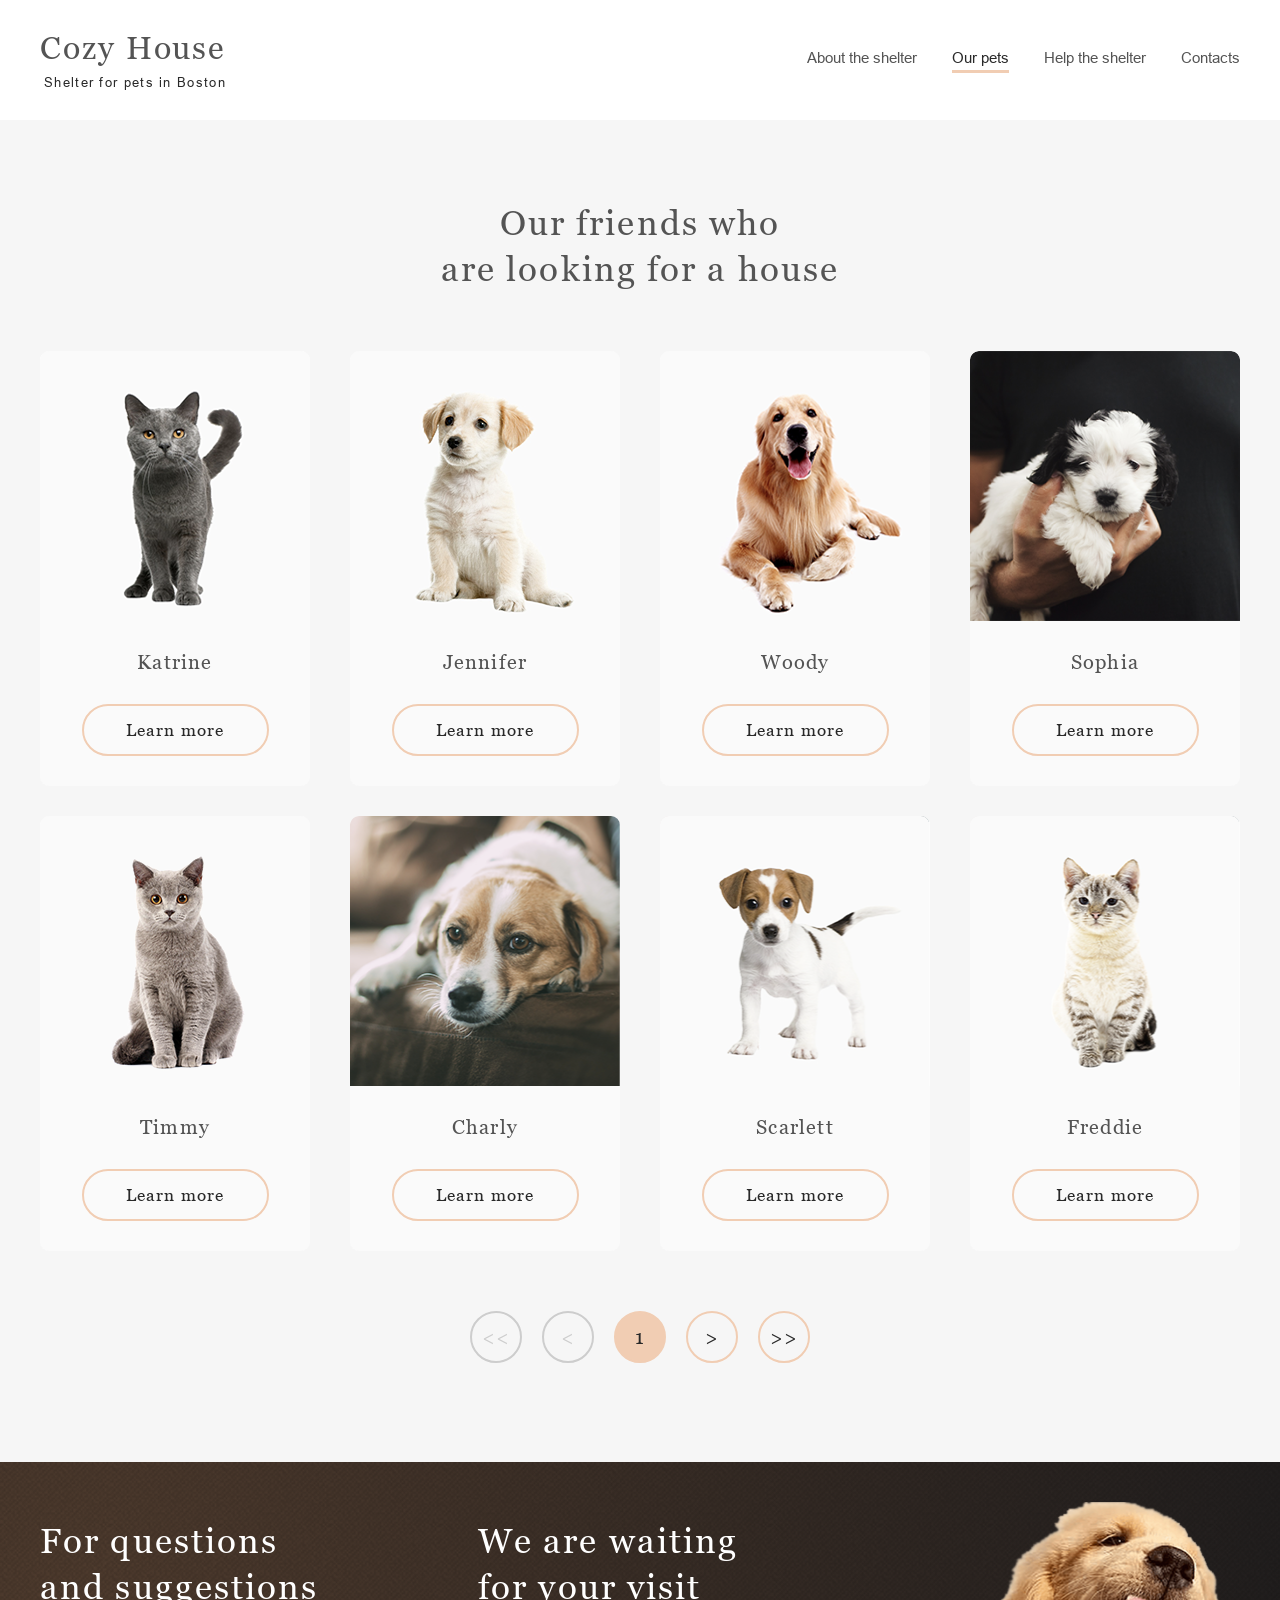
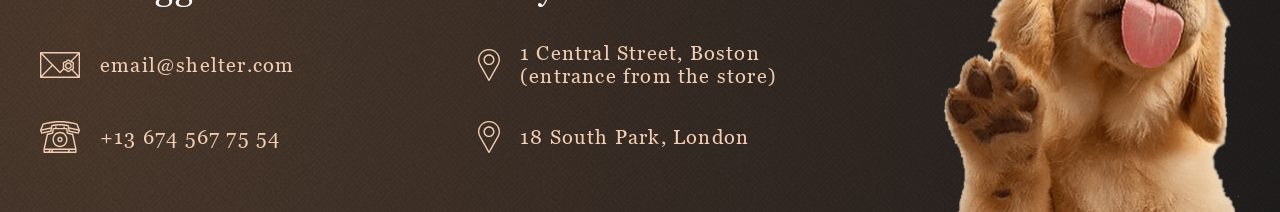
==== shelter/pages/pets/index.html @ 9482d4db "chore: move project into shelter/ folder (Mon, June 15, 12:06pm)" ====
<!DOCTYPE html>
<html lang="en">
  <head>
    <meta charset="UTF-8">
    <meta name="viewport" content="width=1280">
    <title>Cozy House — Our Pets</title>
    <link rel="icon" href="../../assets/icons/Logo.svg" type="image/svg+xml">
    <link rel="stylesheet" href="style.css">
  </head>
  <body>

    <!-- Header is a normal block; light bg comes from the page bg -->
    <header class="header">
      <div class="header__inner">
        <a class="logo" href="../main/">
          <span class="logo__title">Cozy House</span>
          <span class="logo__subtitle">Shelter for pets in Boston</span>
        </a>
        <nav class="nav">
          <ul class="nav__list">
            <li class="nav__item">
              <a class="nav__link" href="../main/">About the shelter</a>
            </li>
            <li class="nav__item nav__item--active">
              <span class="nav__link">Our pets</span>
            </li>
            <li class="nav__item">
              <a class="nav__link" href="../main/#help">Help the shelter</a>
            </li>
            <li class="nav__item">
              <a class="nav__link" href="#footer">Contacts</a>
            </li>
          </ul>
        </nav>
      </div>
    </header>

    <main>

      <section class="pets-page">
        <div class="pets-page__inner">

          <h1 class="pets-page__heading">Our friends who<br>are looking for a house</h1>

          <div class="cards-grid">

            <article class="card">
              <img class="card__photo" src="../../assets/images/pets-katrine-1.png" alt="Katrine">
              <h2 class="card__name">Katrine</h2>
              <a class="btn btn--outline" href="#">Learn more</a>
            </article>


            <article class="card">
              <img class="card__photo" src="../../assets/images/pets-jennifer.png" alt="Jennifer">
              <h2 class="card__name">Jennifer</h2>
              <a class="btn btn--outline" href="#">Learn more</a>
            </article>


            <article class="card">
              <img class="card__photo" src="../../assets/images/pets-woody.png" alt="Woody">
              <h2 class="card__name">Woody</h2>
              <a class="btn btn--outline" href="#">Learn more</a>
            </article>


            <article class="card">
              <img class="card__photo" src="../../assets/images/pets-katrine.png" alt="Sophia">
              <h2 class="card__name">Sophia</h2>
              <a class="btn btn--outline" href="#">Learn more</a>
            </article>


            <article class="card">
              <img class="card__photo" src="../../assets/images/pets-timmy.png" alt="Timmy">
              <h2 class="card__name">Timmy</h2>
              <a class="btn btn--outline" href="#">Learn more</a>
            </article>


            <article class="card">
              <img class="card__photo" src="../../assets/images/pets-charly.png" alt="Charly">
              <h2 class="card__name">Charly</h2>
              <a class="btn btn--outline" href="#">Learn more</a>
            </article>


            <article class="card">
              <img class="card__photo" src="../../assets/images/pets-scarlet.png" alt="Scarlett">
              <h2 class="card__name">Scarlett</h2>
              <a class="btn btn--outline" href="#">Learn more</a>
            </article>


            <article class="card">
              <img class="card__photo" src="../../assets/images/pets-freddie.png" alt="Freddie">
              <h2 class="card__name">Freddie</h2>
              <a class="btn btn--outline" href="#">Learn more</a>
            </article>


          </div>

          <nav class="pagination" aria-label="Pets pages">
            <button class="paginator paginator--inactive" type="button" aria-label="First page" disabled>
              &lt;&lt;
            </button>
            <button class="paginator paginator--inactive" type="button" aria-label="Previous page" disabled>
              &lt;
            </button>
            <button class="paginator paginator--active" type="button" aria-current="page" aria-label="Page 1">
              1
            </button>
            <button class="paginator" type="button" aria-label="Next page">
              &gt;
            </button>
            <button class="paginator" type="button" aria-label="Last page">
              &gt;&gt;
            </button>
          </nav>

        </div>
      </section>

    </main>

    <footer class="footer" id="footer">
      <div class="footer__inner">
        <div class="footer__contacts">
          <h2 class="footer__title">For questions<br>and suggestions</h2>
          <a class="footer__link" href="mailto:email@shelter.com">
            <img class="footer__link-icon" src="../../assets/icons/icon-email.svg" alt="">
            email@shelter.com
          </a>
          <a class="footer__link" href="tel:+136745677554">
            <img class="footer__link-icon" src="../../assets/icons/icon-phone.svg" alt="">
            +13 674 567 75 54
          </a>
        </div>
        <div class="footer__locations">
          <h2 class="footer__title">We are waiting<br>for your visit</h2>
          <a class="footer__loc" href="https://maps.google.com/?q=1+Central+Street+Boston" target="_blank" rel="noopener noreferrer">
            <img class="footer__loc-icon" src="../../assets/icons/icon-marker.svg" alt="">
            1 Central Street, Boston<br>(entrance from the store)
          </a>
          <a class="footer__loc" href="https://maps.google.com/?q=18+South+Park+London" target="_blank" rel="noopener noreferrer">
            <img class="footer__loc-icon" src="../../assets/icons/icon-marker.svg" alt="">
            18 South Park, London
          </a>
        </div>
        <img
          class="footer__puppy"
          src="../../assets/images/footer-puppy.png"
          alt=""
          aria-hidden="true">
      </div>
    </footer>

    <script src="index.js"></script>
  </body>
</html>
---- shelter/pages/pets/style.css ----
@font-face {
  font-family: 'Georgia';
  src: url('../../assets/fonts/georgia-regular.woff2') format('woff2');
  font-weight: 400; font-style: normal; font-display: swap;
}
@font-face {
  font-family: 'Georgia';
  src: url('../../assets/fonts/georgia-bold.woff2') format('woff2');
  font-weight: 700; font-style: normal; font-display: swap;
}
@font-face {
  font-family: 'Georgia';
  src: url('../../assets/fonts/georgia-italic.woff2') format('woff2');
  font-weight: 400; font-style: italic; font-display: swap;
}
@font-face {
  font-family: 'Arial';
  src: url('../../assets/fonts/arial-regular.woff2') format('woff2');
  font-weight: 400; font-style: normal; font-display: swap;
}
@font-face {
  font-family: 'Arial';
  src: url('../../assets/fonts/arial-italic.woff2') format('woff2');
  font-weight: 400; font-style: italic; font-display: swap;
}

:root {
  --color-dark:         #292929;   
  --color-white:        #FFFFFF;   
  --color-light:        #F6F6F6;   
  --color-card:         #FAFAFA;   

  --color-accent:       #F1CDB3;   
  --color-accent-hover: #FDDCC4;

  --color-text:         #545454;   
  --color-text-light:   #CDCDCD;   
  --color-white-text:   #FFFFFF;

  --font-heading: 'Georgia', serif;
  --font-body:    'Arial', sans-serif;
}

*, *::before, *::after { box-sizing: border-box; margin: 0; padding: 0; }
html { scroll-behavior: smooth; }

body {
  min-width: 1280px;
  font-family: var(--font-body);
  background-color: var(--color-light);
}

ul  { list-style: none; }
a   { text-decoration: none; color: inherit; }
img { display: block; }

.header__inner,
.pets-page__inner,
.footer__inner {
  max-width: 1280px;
  margin: 0 auto;
  padding: 0 40px;
}

.header {
  background-color: var(--color-white);
  height: 120px;
}

.header__inner {
  height: 100%;
  display: flex;
  align-items: center;
  justify-content: space-between;
}

/* Logo — text only */
.logo { display: flex; flex-direction: column; row-gap: 10px; }

.logo__title {
  font-family: var(--font-heading);
  font-size: 32px;
  font-weight: 400;
  line-height: 110%;
  letter-spacing: 0.06em;
  color: var(--color-text);
}

.logo__subtitle {
  font-family: var(--font-body);
  font-size: 13px;
  line-height: 15px;
  letter-spacing: 0.1em;
  color: var(--color-dark);
  padding-left: 4px;    
}

.nav { position: relative; top: -2px; }

.nav__list {
  display: flex;
  align-items: center;
  gap: 35px;
}

.nav__link {
  font-family: var(--font-body);
  font-size: 15px;
  line-height: 160%;
  color: var(--color-text);
  white-space: nowrap;
  transition: color 0.3s;
}

a.nav__link:hover { color: var(--color-dark); }

.nav__item--active .nav__link {
  color: var(--color-dark);
  cursor: default;
  border-bottom: 3px solid var(--color-accent);
  padding-bottom: 4px;
}

.btn {
  display: inline-flex;
  align-items: center;
  justify-content: center;
  height: 52px;
  padding: 15px 45px;
  border-radius: 100px;
  font-family: var(--font-heading);
  font-size: 17px;
  font-weight: 400;
  line-height: 130%;
  letter-spacing: 0.06em;
  color: var(--color-dark);
  cursor: pointer;
  transition: background-color 0.3s, color 0.3s, border-color 0.3s;
  border: 2px solid transparent;
  white-space: nowrap;
}

.btn--outline {
  background-color: transparent;
  color: var(--color-dark);
  border-color: var(--color-accent);
  width: 187px;
}

.btn--outline:hover {
  background-color: var(--color-accent);
}

.btn--outline:active {
  background-color: var(--color-accent-hover);
  border-color: var(--color-accent-hover);
}

.pets-page {
  background-color: var(--color-light);
  min-height: 1342px;
}

.pets-page__inner {
  min-height: 1342px;
  display: flex;
  flex-direction: column;
  align-items: center;
  padding-top: 80px;
  padding-bottom: 80px;
  gap: 60px;
}

.pets-page__heading {
  font-family: var(--font-heading);
  font-size: 35px;
  font-weight: 400;
  line-height: 130%;
  letter-spacing: 0.06em;
  color: var(--color-text);
  text-align: center;
}

.cards-grid {
  display: grid;
  grid-template-columns: repeat(4, 270px);
  column-gap: 40px;
  row-gap: 30px;
}

.card {
  width: 270px;
  height: 435px;
  background-color: var(--color-card);
  border-radius: 9px;
  overflow: hidden;
  cursor: pointer;
  display: flex;
  flex-direction: column;
  align-items: center;
  transition: box-shadow 0.3s;
}

.card:hover {
  box-shadow: 0 8px 32px rgba(13, 13, 13, 0.18);
}

.card__photo {
  width: 270px;
  height: 270px;
  object-fit: cover;
  flex-shrink: 0;
}

.card__name {
  font-family: var(--font-heading);
  font-size: 20px;
  font-weight: 400;
  line-height: 23px;
  letter-spacing: 0.06em;
  color: var(--color-text);
  margin-top: 30px;
  text-align: center;
}

.card .btn--outline { margin-top: 30px; }

.card:hover .btn--outline {
  background-color: var(--color-accent);
}

.pagination {
  display: flex;
  align-items: center;
  gap: 20px;
}

.paginator {
  width: 52px;
  height: 52px;
  border-radius: 50%;
  border: 2px solid var(--color-accent);
  background: transparent;
  color: var(--color-dark);
  font-family: var(--font-heading);
  font-size: 20px;
  line-height: 115%;
  letter-spacing: 0.06em;
  cursor: pointer;
  display: flex;
  align-items: center;
  justify-content: center;
  transition: background-color 0.3s, color 0.3s, border-color 0.3s;
}

.paginator:hover { background-color: var(--color-accent); }

.paginator:active {
  background-color: var(--color-accent-hover);
  border-color: var(--color-accent-hover);
}

/* Active page: peach fill */
.paginator--active {
  background-color: var(--color-accent);
  color: var(--color-dark);
  cursor: default;
}
.paginator--active:hover { background-color: var(--color-accent); }

.paginator--inactive {
  border-color: var(--color-text-light);
  color: var(--color-text-light);
  cursor: default;
  pointer-events: none;
}

.footer {
  background-color: #211F20;
  background-image:
    url('../../assets/images/noise_transparent.png'),
    radial-gradient(110.67% 538.64% at 5.73% 50%, #513D2F 0%, #1A1A1C 100%);
  background-repeat: repeat, no-repeat;
  background-size: 110px 110px, cover;
  background-position: 0 0, center;
  height: 350px;
}

.footer__inner {
  height: 100%;
  display: flex;
  align-items: flex-start;
  padding-top: 40px;
  padding-bottom: 40px;
  position: relative;
}

.footer__contacts {
  width: 278px;
  flex-shrink: 0;
  display: flex;
  flex-direction: column;
  gap: 40px;
  padding-top: 16px;
}

.footer__locations {
  width: 302px;
  flex-shrink: 0;
  margin-left: 160px;
  display: flex;
  flex-direction: column;
  gap: 33px;
  padding-top: 16px;
}

.footer__title {
  font-family: var(--font-heading);
  font-size: 35px;
  font-weight: 400;
  line-height: 130%;
  letter-spacing: 0.06em;
  color: var(--color-white-text);
  white-space: nowrap;
}

.footer__link,
.footer__loc {
  display: flex;
  align-items: center;
  gap: 20px;
  font-family: var(--font-heading);
  font-size: 20px;
  line-height: 115%;
  letter-spacing: 0.06em;
  color: var(--color-accent);
  transition: opacity 0.3s;
}

.footer__link:hover,
.footer__loc:hover { opacity: 0.7; }

.footer__link-icon {
  width: 40px;
  height: 32px;
  flex-shrink: 0;
  object-fit: contain;
}

.footer__loc-icon {
  width: 22px;
  height: 32px;
  flex-shrink: 0;
  object-fit: contain;
}

.footer__puppy {
  position: absolute;
  right: 40px;
  bottom: 0;
  width: 300px;
  height: 310px;
  object-fit: contain;
  object-position: bottom center;
}
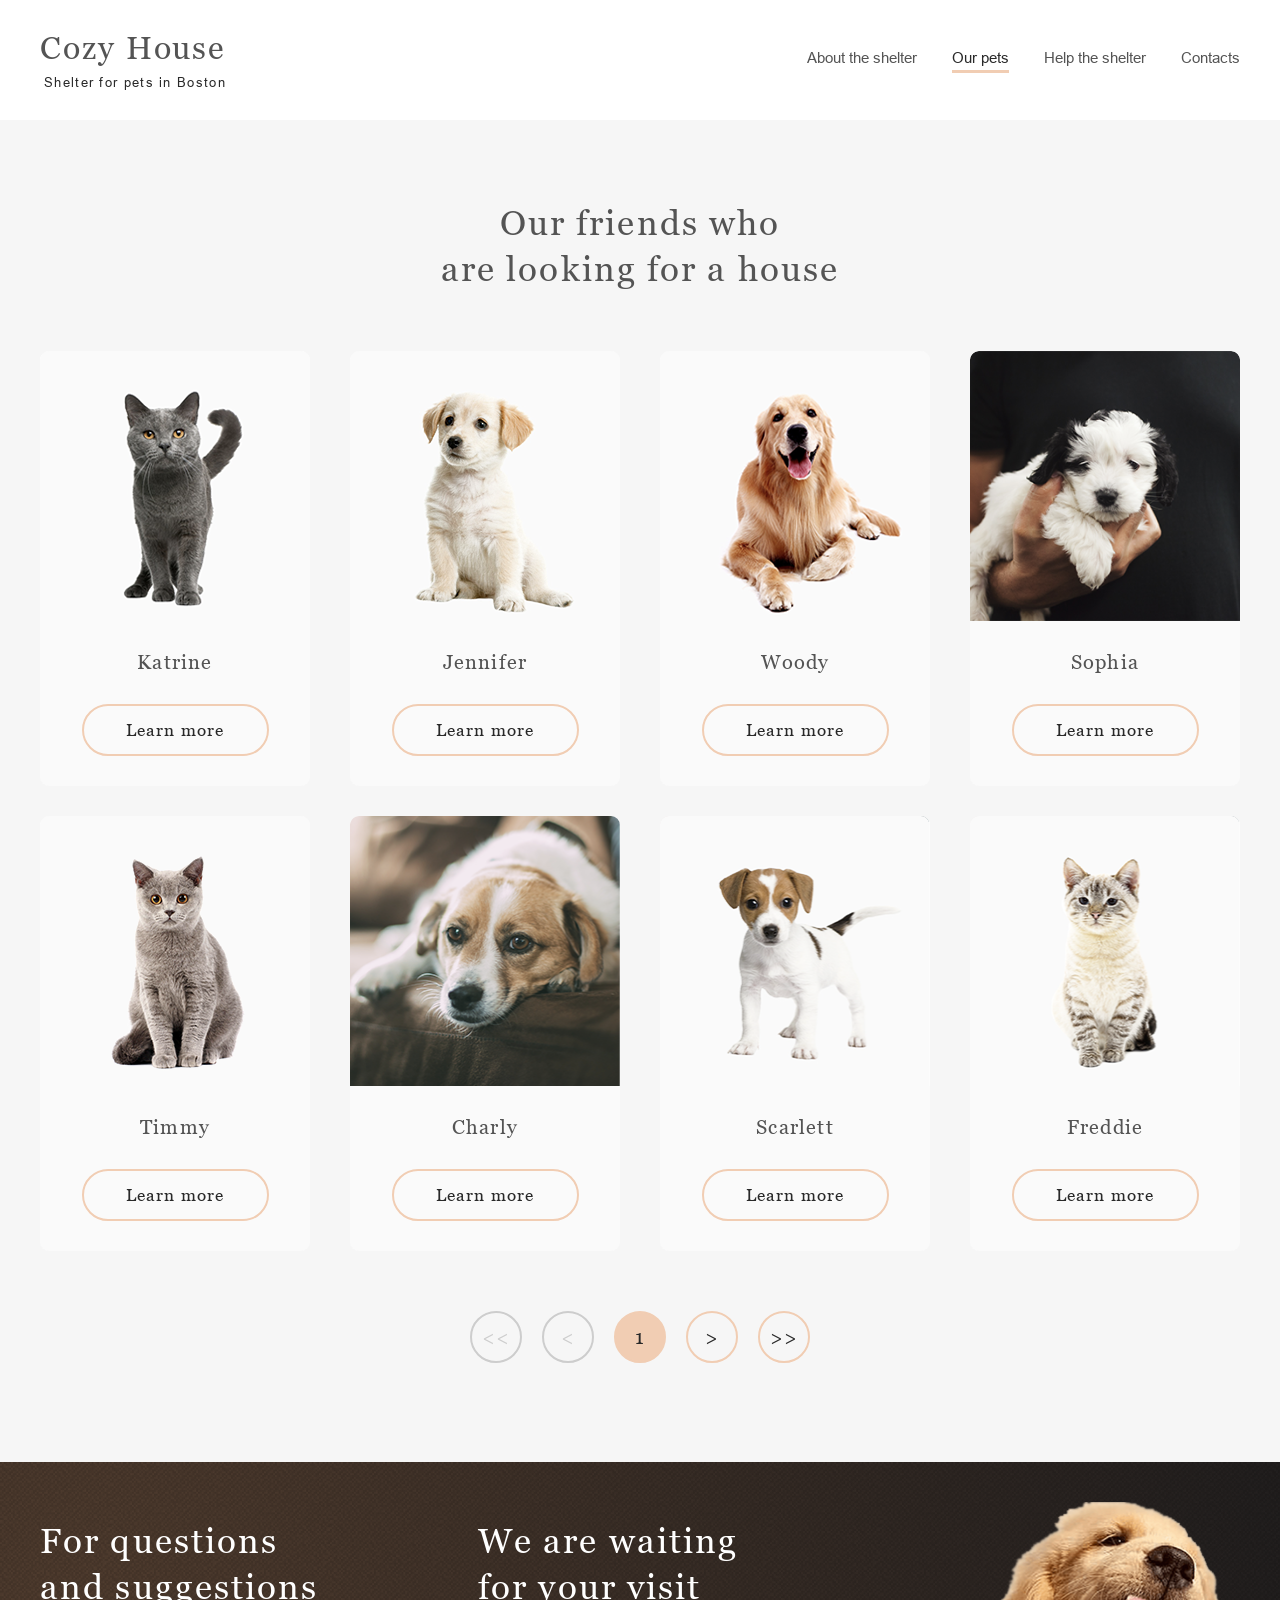
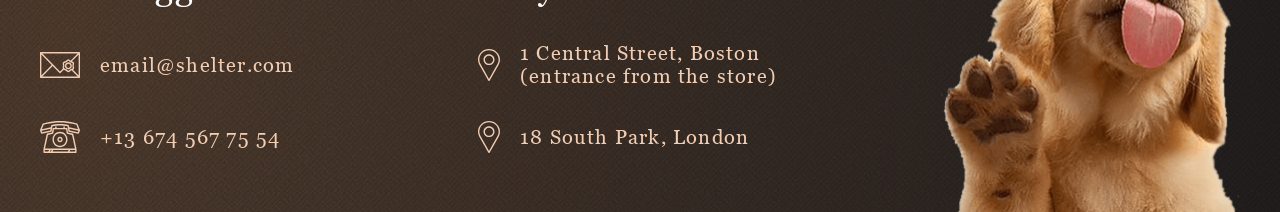
==== commit 0bc1c9b5: "feat: add RWD (Fri, June 19 2026, 11:49pm)" ====
--- a/shelter/pages/pets/index.html
+++ b/shelter/pages/pets/index.html
@@ -2,7 +2,7 @@
 <html lang="en">
   <head>
     <meta charset="UTF-8">
-    <meta name="viewport" content="width=1280">
+    <meta name="viewport" content="width=device-width, initial-scale=1">
     <title>Cozy House — Our Pets</title>
     <link rel="icon" href="../../assets/icons/Logo.svg" type="image/svg+xml">
     <link rel="stylesheet" href="style.css">
@@ -32,6 +32,11 @@
             </li>
           </ul>
         </nav>
+        <button class="burger" type="button" aria-label="Open menu">
+          <span></span>
+          <span></span>
+          <span></span>
+        </button>
       </div>
     </header>
 
@@ -45,7 +50,7 @@
           <div class="cards-grid">
 
             <article class="card">
-              <img class="card__photo" src="../../assets/images/pets-katrine-1.png" alt="Katrine">
+              <img class="card__photo" src="../../assets/images/pets-katrine.png" alt="Katrine">
               <h2 class="card__name">Katrine</h2>
               <a class="btn btn--outline" href="#">Learn more</a>
             </article>
@@ -66,7 +71,7 @@
 
 
             <article class="card">
-              <img class="card__photo" src="../../assets/images/pets-katrine.png" alt="Sophia">
+              <img class="card__photo" src="../../assets/images/pets-sophia.png" alt="Sophia">
               <h2 class="card__name">Sophia</h2>
               <a class="btn btn--outline" href="#">Learn more</a>
             </article>
--- a/shelter/pages/pets/style.css
+++ b/shelter/pages/pets/style.css
@@ -45,7 +45,6 @@
 html { scroll-behavior: smooth; }
 
 body {
-  min-width: 1280px;
   font-family: var(--font-body);
   background-color: var(--color-light);
 }
@@ -278,7 +277,7 @@
 .footer {
   background-color: #211F20;
   background-image:
-    url('../../assets/images/noise_transparent.png'),
+    url('../../assets/images/noise_transparent@2x.png'),
     radial-gradient(110.67% 538.64% at 5.73% 50%, #513D2F 0%, #1A1A1C 100%);
   background-repeat: repeat, no-repeat;
   background-size: 110px 110px, cover;
@@ -363,3 +362,149 @@
   object-fit: contain;
   object-position: bottom center;
 }
+
+/* Burger — hidden on desktop / tablet, shown below 768px */
+.burger {
+  display: none;
+  width: 30px;
+  height: 22px;
+  position: relative;
+  padding: 0;
+  background: transparent;
+  border: none;
+  cursor: pointer;
+  flex-shrink: 0;
+}
+
+.burger span {
+  position: absolute;
+  left: 0;
+  display: block;
+  width: 30px;
+  height: 2px;
+  background-color: var(--color-dark);
+}
+
+.burger span:nth-child(1) { top: 0; }
+.burger span:nth-child(2) { top: 10px; }
+.burger span:nth-child(3) { top: 20px; }
+
+
+/* ============ TABLET / NARROW DESKTOP  (<= 1279px) ============ */
+@media (max-width: 1279px) {
+
+  .header__inner,
+  .pets-page__inner,
+  .footer__inner {
+    padding-left: 30px;
+    padding-right: 30px;
+  }
+
+  /* Cards — two columns, last two hidden */
+  .pets-page { min-height: 0; }
+
+  .pets-page__inner {
+    min-height: 0;
+    padding-top: 80px;
+    padding-bottom: 80px;
+  }
+
+  .cards-grid {
+    grid-template-columns: repeat(2, minmax(0, 270px));
+    justify-content: center;
+    column-gap: 40px;
+    row-gap: 30px;
+  }
+
+  .card { width: 100%; }
+  .card__photo { width: 100%; }
+
+  .card:nth-child(n + 7) { display: none; }
+
+  /* Footer — two text columns, puppy below */
+  .footer { height: auto; }
+
+  .footer__inner {
+    flex-wrap: wrap;
+    justify-content: center;
+    column-gap: 60px;
+    row-gap: 40px;
+    padding-top: 40px;
+    padding-bottom: 0;
+  }
+
+  .footer__locations { margin-left: 0; }
+
+  .footer__puppy {
+    position: static;
+    right: auto;
+    bottom: auto;
+    flex-basis: 100%;
+    width: 300px;
+    max-width: 300px;
+    height: auto;
+    margin: 0 auto;
+  }
+}
+
+
+/* ===================== BURGER  (< 768px) ===================== */
+@media (max-width: 767px) {
+  .nav { display: none; }
+  .burger { display: block; }
+}
+
+
+/* ============ NARROW  (<= 600px): stacked footer ============ */
+@media (max-width: 600px) {
+  .footer__contacts,
+  .footer__locations {
+    width: 100%;
+    max-width: 302px;
+  }
+
+  .footer__title {
+    text-align: center;
+    white-space: normal;
+  }
+}
+
+
+/* ===================== MOBILE  (<= 480px) ===================== */
+@media (max-width: 480px) {
+
+  .header__inner,
+  .pets-page__inner,
+  .footer__inner {
+    padding-left: 10px;
+    padding-right: 10px;
+  }
+
+  .pets-page__heading,
+  .footer__title { font-size: 25px; }
+
+  /* Compact vertical rhythm on mobile */
+  .pets-page__inner {
+    padding-top: 50px;
+    padding-bottom: 50px;
+    gap: 40px;
+  }
+
+  .footer__inner {
+    padding-top: 30px;
+    row-gap: 30px;
+  }
+
+  /* Cards — single column, only first three shown */
+  .cards-grid {
+    grid-template-columns: minmax(0, 270px);
+  }
+
+  .card:nth-child(n + 4) { display: none; }
+
+  /* Pagination — tighter so it fits 320px */
+  .pagination { gap: 10px; }
+
+  /* Footer */
+  .footer__puppy { width: 260px; max-width: 260px; }
+}
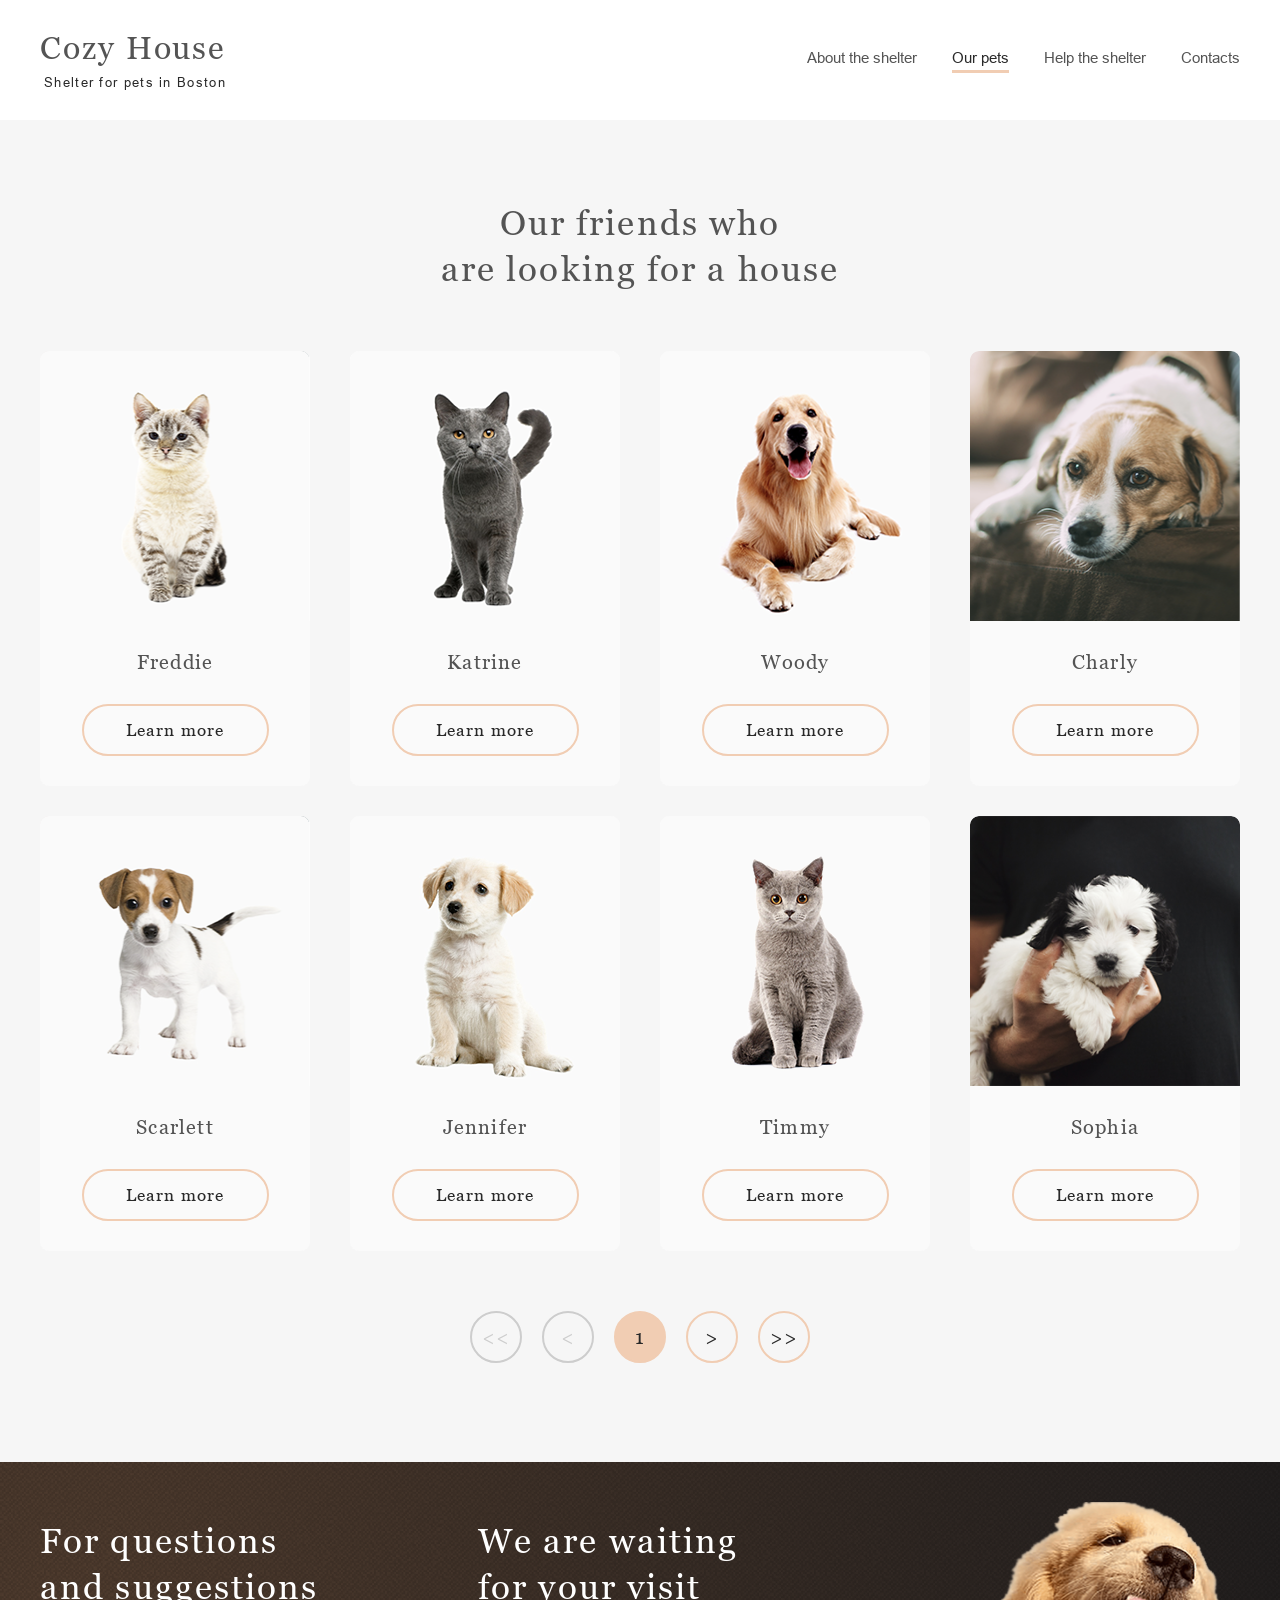
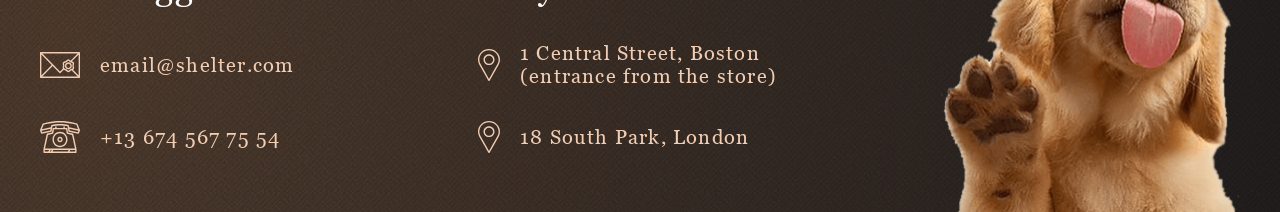
==== commit 2b08e2d7: "Feat: Implement responsive pet cards and popup details; integrate burger menu for navigation(June 28" ====
--- a/shelter/pages/pets/index.html
+++ b/shelter/pages/pets/index.html
@@ -9,7 +9,6 @@
   </head>
   <body>
 
-    <!-- Header is a normal block; light bg comes from the page bg -->
     <header class="header">
       <div class="header__inner">
         <a class="logo" href="../main/">
@@ -47,65 +46,7 @@
 
           <h1 class="pets-page__heading">Our friends who<br>are looking for a house</h1>
 
-          <div class="cards-grid">
-
-            <article class="card">
-              <img class="card__photo" src="../../assets/images/pets-katrine.png" alt="Katrine">
-              <h2 class="card__name">Katrine</h2>
-              <a class="btn btn--outline" href="#">Learn more</a>
-            </article>
-
-
-            <article class="card">
-              <img class="card__photo" src="../../assets/images/pets-jennifer.png" alt="Jennifer">
-              <h2 class="card__name">Jennifer</h2>
-              <a class="btn btn--outline" href="#">Learn more</a>
-            </article>
-
-
-            <article class="card">
-              <img class="card__photo" src="../../assets/images/pets-woody.png" alt="Woody">
-              <h2 class="card__name">Woody</h2>
-              <a class="btn btn--outline" href="#">Learn more</a>
-            </article>
-
-
-            <article class="card">
-              <img class="card__photo" src="../../assets/images/pets-sophia.png" alt="Sophia">
-              <h2 class="card__name">Sophia</h2>
-              <a class="btn btn--outline" href="#">Learn more</a>
-            </article>
-
-
-            <article class="card">
-              <img class="card__photo" src="../../assets/images/pets-timmy.png" alt="Timmy">
-              <h2 class="card__name">Timmy</h2>
-              <a class="btn btn--outline" href="#">Learn more</a>
-            </article>
-
-
-            <article class="card">
-              <img class="card__photo" src="../../assets/images/pets-charly.png" alt="Charly">
-              <h2 class="card__name">Charly</h2>
-              <a class="btn btn--outline" href="#">Learn more</a>
-            </article>
-
-
-            <article class="card">
-              <img class="card__photo" src="../../assets/images/pets-scarlet.png" alt="Scarlett">
-              <h2 class="card__name">Scarlett</h2>
-              <a class="btn btn--outline" href="#">Learn more</a>
-            </article>
-
-
-            <article class="card">
-              <img class="card__photo" src="../../assets/images/pets-freddie.png" alt="Freddie">
-              <h2 class="card__name">Freddie</h2>
-              <a class="btn btn--outline" href="#">Learn more</a>
-            </article>
-
-
-          </div>
+          <div class="cards-grid"><!-- cards injected from pets.json --></div>
 
           <nav class="pagination" aria-label="Pets pages">
             <button class="paginator paginator--inactive" type="button" aria-label="First page" disabled>
@@ -162,6 +103,6 @@
       </div>
     </footer>
 
-    <script src="index.js"></script>
+    <script src="script.js"></script>
   </body>
 </html>
--- a/shelter/pages/pets/style.css
+++ b/shelter/pages/pets/style.css
@@ -43,6 +43,7 @@
 
 *, *::before, *::after { box-sizing: border-box; margin: 0; padding: 0; }
 html { scroll-behavior: smooth; }
+html.no-scroll { overflow: hidden; }
 
 body {
   font-family: var(--font-body);
@@ -374,6 +375,7 @@
   border: none;
   cursor: pointer;
   flex-shrink: 0;
+  transition: transform 0.3s ease;
 }
 
 .burger span {
@@ -383,11 +385,17 @@
   width: 30px;
   height: 2px;
   background-color: var(--color-dark);
+  transform-origin: center;
+  transition: transform 0.3s ease, top 0.3s ease, opacity 0.3s ease;
 }
 
 .burger span:nth-child(1) { top: 0; }
 .burger span:nth-child(2) { top: 10px; }
 .burger span:nth-child(3) { top: 20px; }
+
+/* Burger rotates into the close icon (3 vertical peach lines) while open */
+.burger.is-open { transform: rotate(90deg); }
+.burger.is-open span { background-color: var(--color-accent); }
 
 
 /* ============ TABLET / NARROW DESKTOP  (<= 1279px) ============ */
@@ -400,13 +408,13 @@
     padding-right: 30px;
   }
 
-  /* Cards — two columns, last two hidden */
   .pets-page { min-height: 0; }
 
   .pets-page__inner {
     min-height: 0;
     padding-top: 80px;
     padding-bottom: 80px;
+    gap: 35px;
   }
 
   .cards-grid {
@@ -421,15 +429,14 @@
 
   .card:nth-child(n + 7) { display: none; }
 
-  /* Footer — two text columns, puppy below */
   .footer { height: auto; }
 
   .footer__inner {
     flex-wrap: wrap;
     justify-content: center;
     column-gap: 60px;
-    row-gap: 40px;
-    padding-top: 40px;
+    row-gap: 65px;
+    padding-top: 15px;
     padding-bottom: 0;
   }
 
@@ -450,8 +457,53 @@
 
 /* ===================== BURGER  (< 768px) ===================== */
 @media (max-width: 767px) {
-  .nav { display: none; }
-  .burger { display: block; }
+  .burger {
+    display: block;
+    z-index: 40;         
+  }
+
+  /* Nav turns into a full-screen slide-in overlay */
+  .nav {
+    position: fixed;
+    inset: 0;
+    z-index: 30;
+    display: flex;
+    justify-content: flex-end;
+    background: rgba(41, 41, 41, 0.6);
+    opacity: 0;
+    visibility: hidden;
+    transition: opacity 0.3s ease, visibility 0.3s ease;
+  }
+
+  .nav.is-open { opacity: 1; visibility: visible; }
+
+  .nav__list {
+    width: 320px;
+    max-width: 100%;
+    height: 100%;
+    flex-direction: column;
+    justify-content: center;
+    gap: 40px;
+    padding: 0 30px;
+    background-color: var(--color-dark);
+    transform: translateX(100%);
+    transition: transform 0.3s ease;
+  }
+
+  .nav.is-open .nav__list { transform: translateX(0); }
+
+  /* Links sit on a dark panel now -> light text */
+  .nav__item { text-align: center; }
+
+  .nav__link {
+    font-size: 32px;
+    line-height: 1.6;
+    color: var(--color-text-light);
+  }
+
+  a.nav__link:hover { color: var(--color-white); }
+
+  .nav__item--active .nav__link { color: var(--color-white); }
 }
 
 
@@ -483,7 +535,6 @@
   .pets-page__heading,
   .footer__title { font-size: 25px; }
 
-  /* Compact vertical rhythm on mobile */
   .pets-page__inner {
     padding-top: 50px;
     padding-bottom: 50px;
@@ -495,16 +546,180 @@
     row-gap: 30px;
   }
 
-  /* Cards — single column, only first three shown */
   .cards-grid {
     grid-template-columns: minmax(0, 270px);
   }
 
   .card:nth-child(n + 4) { display: none; }
 
-  /* Pagination — tighter so it fits 320px */
   .pagination { gap: 10px; }
 
-  /* Footer */
   .footer__puppy { width: 260px; max-width: 260px; }
 }
+
+
+/* ===================== POPUP (pet details) ===================== */
+.popup {
+  position: fixed;
+  inset: 0;
+  z-index: 50;
+  display: flex;
+  align-items: center;
+  justify-content: center;
+  padding: 60px 50px;
+  background: rgba(0, 0, 0, 0.5);
+  opacity: 0;
+  visibility: hidden;
+  transition: opacity 0.25s ease, visibility 0.25s ease;
+}
+
+.popup.is-open { opacity: 1; visibility: visible; }
+
+.popup__dialog {
+  position: relative;
+  display: flex;
+  width: 900px;
+  max-width: 100%;
+  max-height: 100%;
+  background-color: var(--color-card);
+  border-radius: 9px;
+  color: #000;
+  transform: translateY(20px) scale(0.98);
+  transition: transform 0.25s ease;
+}
+
+.popup.is-open .popup__dialog { transform: none; }
+
+.popup__img {
+  width: 500px;
+  max-width: 55%;
+  aspect-ratio: 1 / 1;
+  object-fit: cover;
+  object-position: center;
+  border-radius: 9px 0 0 9px;
+  flex-shrink: 0;
+}
+
+.popup__content {
+  flex: 1;
+  min-width: 0;
+  min-height: 0;
+  display: flex;
+  flex-direction: column;
+  justify-content: safe center;
+  padding: 45px 50px;
+  overflow-y: auto;
+}
+
+.popup__name {
+  font-family: var(--font-heading);
+  font-size: 35px;
+  font-weight: 400;
+  line-height: 1.3;
+  letter-spacing: 0.06em;
+  color: #000;
+}
+
+.popup__type {
+  font-family: var(--font-heading);
+  font-size: 20px;
+  font-weight: 400;
+  line-height: 1.15;
+  letter-spacing: 0.06em;
+  color: #000;
+  margin-top: 10px;
+}
+
+.popup__desc {
+  font-family: var(--font-heading);
+  font-size: 15px;
+  line-height: 1.1;
+  letter-spacing: 0.06em;
+  color: #000;
+  margin-top: 40px;
+}
+
+.popup__info {
+  margin-top: 40px;
+  display: flex;
+  flex-direction: column;
+  gap: 10px;
+}
+
+.popup__info-item {
+  position: relative;
+  padding-left: 18px;
+  font-family: var(--font-heading);
+  font-size: 15px;
+  line-height: 1.1;
+  letter-spacing: 0.06em;
+  color: #000;
+}
+
+.popup__info-item::before {
+  content: '';
+  position: absolute;
+  left: 0;
+  top: 7px;
+  width: 4px;
+  height: 4px;
+  border-radius: 50%;
+  background-color: var(--color-accent);
+}
+
+.popup__info-label { font-weight: 700; }
+
+.popup__close {
+  position: absolute;
+  top: -52px;
+  right: -42px;
+  width: 52px;
+  height: 52px;
+  border-radius: 50%;
+  border: 2px solid var(--color-accent);
+  background-color: transparent;
+  color: var(--color-dark);
+  font-size: 22px;
+  line-height: 1;
+  cursor: pointer;
+  display: flex;
+  align-items: center;
+  justify-content: center;
+  transition: background-color 0.3s, border-color 0.3s;
+}
+
+.popup__close:hover {
+  background-color: var(--color-accent-hover);
+  border-color: var(--color-accent-hover);
+}
+
+@media (max-width: 1279px) {
+  .popup__desc { font-size: 13px; }
+}
+
+@media (max-width: 767px) {
+  .popup { padding: 60px 30px; }
+
+  .popup__img { display: none; }
+
+  .popup__dialog { width: 300px; max-width: calc(100% - 40px); }
+
+  .popup__content {
+    justify-content: flex-start;
+    padding: 20px;
+  }
+
+  .popup__name { text-align: center; }
+  .popup__type { text-align: center; }
+
+  .popup__desc { text-align: justify; margin-top: 20px; }
+
+  .popup__info { margin-top: 20px; }
+
+  .popup__close { top: -52px; right: -30px; }
+}
+
+@media (max-width: 480px) {
+  .popup__dialog { width: 240px; }
+  .popup__content { padding: 10px; }
+}
